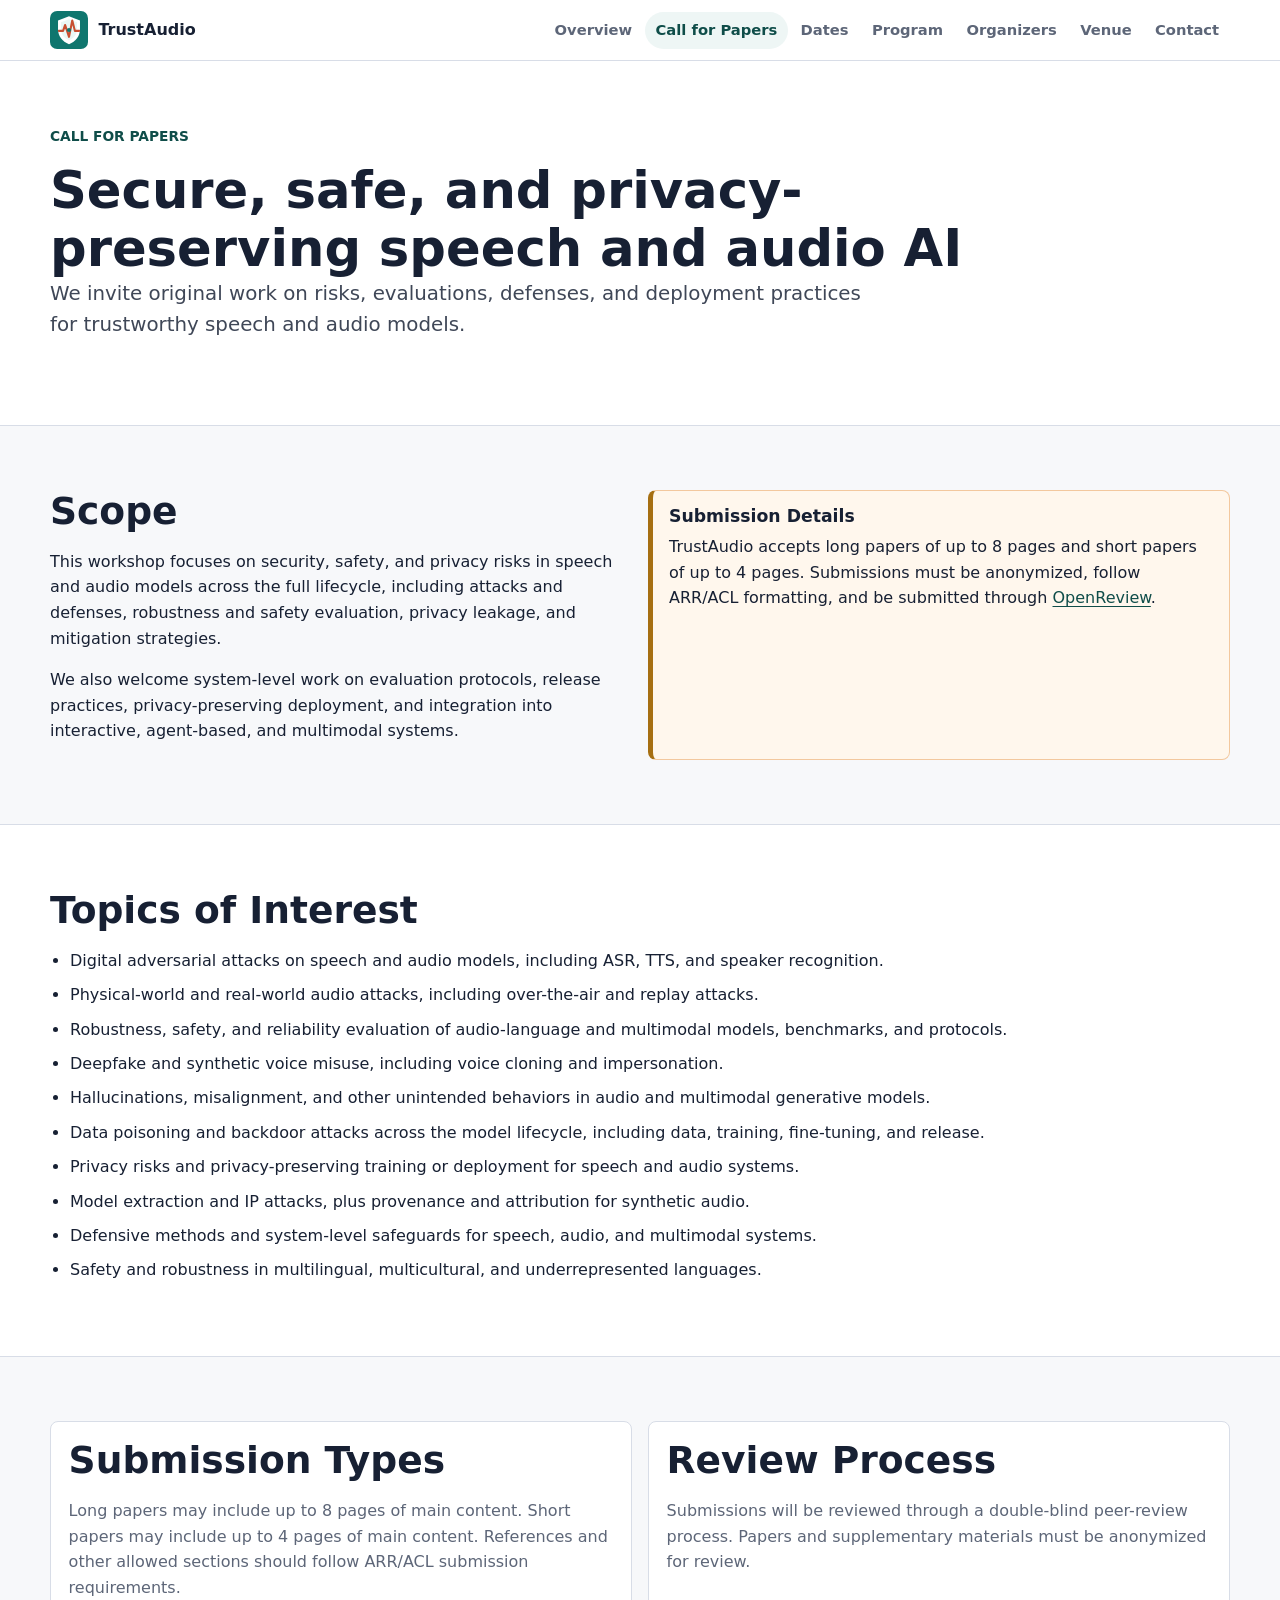
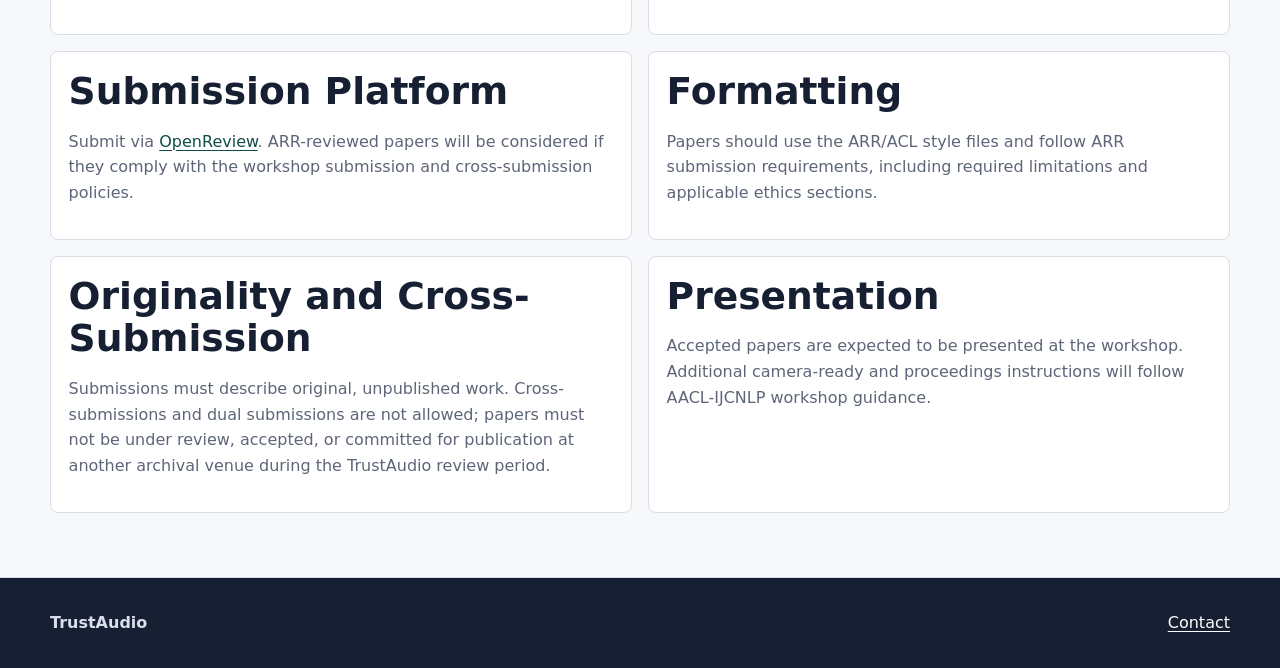
==== call-for-papers/index.html @ a5648a4f "Add files via upload" ====
<!DOCTYPE html>
<html lang="en">
  <head>
    <meta charset="utf-8">
    <meta name="viewport" content="width=device-width, initial-scale=1">
    <title>Call for Papers | TrustAudio</title>
    <meta name="description" content="Call for papers for the TrustAudio workshop.">
    <link rel="stylesheet" href="../assets/site.css">
    <link rel="icon" href="../assets/trustaudio-mark.svg" type="image/svg+xml">
  </head>
  <body>
    <header class="site-header">
      <nav class="nav" aria-label="Main navigation">
        <a class="brand" href="../"><img src="../assets/trustaudio-mark.svg" alt=""><span>TrustAudio</span></a>
        <div class="nav-links">
          <a href="../">Overview</a>
          <a class="active" href="../call-for-papers/">Call for Papers</a>
          <a href="../dates/">Dates</a>
          <a href="../program/">Program</a>
          <a href="../organizers/">Organizers</a>
          <a href="../venue/">Venue</a>
          <a href="../contact/">Contact</a>
        </div>
      </nav>
    </header>

    <main>
      <section class="section surface">
        <div class="wrap">
          <p class="eyebrow">Call for Papers</p>
          <h1>Secure, safe, and privacy-preserving speech and audio AI</h1>
          <p class="lead">
            We invite original work on risks, evaluations, defenses, and deployment
            practices for trustworthy speech and audio models.
          </p>
        </div>
      </section>

      <section class="section">
        <div class="wrap grid two">
          <div>
            <h2>Scope</h2>
            <p>
              This workshop focuses on security, safety, and privacy risks in speech
              and audio models across the full lifecycle, including attacks and
              defenses, robustness and safety evaluation, privacy leakage, and
              mitigation strategies.
            </p>
            <p>
              We also welcome system-level work on evaluation protocols, release
              practices, privacy-preserving deployment, and integration into
              interactive, agent-based, and multimodal systems.
            </p>
          </div>
          <div class="callout">
            <h3>Submission Details</h3>
            <p>
              TrustAudio accepts long papers of up to 8 pages and short papers of up
              to 4 pages. Submissions must be anonymized, follow ARR/ACL formatting,
              and be submitted through
              <a href="https://openreview.net/group?id=aclweb.org/AACL-IJCNLP/2026/Workshop/TrustAudio">OpenReview</a>.
            </p>
          </div>
        </div>
      </section>

      <section class="section surface">
        <div class="wrap">
          <h2>Topics of Interest</h2>
          <ul class="topic-list">
            <li>Digital adversarial attacks on speech and audio models, including ASR, TTS, and speaker recognition.</li>
            <li>Physical-world and real-world audio attacks, including over-the-air and replay attacks.</li>
            <li>Robustness, safety, and reliability evaluation of audio-language and multimodal models, benchmarks, and protocols.</li>
            <li>Deepfake and synthetic voice misuse, including voice cloning and impersonation.</li>
            <li>Hallucinations, misalignment, and other unintended behaviors in audio and multimodal generative models.</li>
            <li>Data poisoning and backdoor attacks across the model lifecycle, including data, training, fine-tuning, and release.</li>
            <li>Privacy risks and privacy-preserving training or deployment for speech and audio systems.</li>
            <li>Model extraction and IP attacks, plus provenance and attribution for synthetic audio.</li>
            <li>Defensive methods and system-level safeguards for speech, audio, and multimodal systems.</li>
            <li>Safety and robustness in multilingual, multicultural, and underrepresented languages.</li>
          </ul>
        </div>
      </section>

      <section class="section">
        <div class="wrap grid two">
          <article class="card">
            <h2>Submission Types</h2>
            <p class="muted">
              Long papers may include up to 8 pages of main content. Short papers may
              include up to 4 pages of main content. References and other allowed
              sections should follow ARR/ACL submission requirements.
            </p>
          </article>
          <article class="card">
            <h2>Review Process</h2>
            <p class="muted">
              Submissions will be reviewed through a double-blind peer-review process.
              Papers and supplementary materials must be anonymized for review.
            </p>
          </article>
          <article class="card">
            <h2>Submission Platform</h2>
            <p class="muted">
              Submit via
              <a href="https://openreview.net/group?id=aclweb.org/AACL-IJCNLP/2026/Workshop/TrustAudio">OpenReview</a>.
              ARR-reviewed papers will be considered if they comply with the workshop
              submission and cross-submission policies.
            </p>
          </article>
          <article class="card">
            <h2>Formatting</h2>
            <p class="muted">
              Papers should use the ARR/ACL style files and follow ARR submission
              requirements, including required limitations and applicable ethics
              sections.
            </p>
          </article>
          <article class="card">
            <h2>Originality and Cross-Submission</h2>
            <p class="muted">
              Submissions must describe original, unpublished work. Cross-submissions
              and dual submissions are not allowed; papers must not be under review,
              accepted, or committed for publication at another archival venue during
              the TrustAudio review period.
            </p>
          </article>
          <article class="card">
            <h2>Presentation</h2>
            <p class="muted">
              Accepted papers are expected to be presented at the workshop. Additional
              camera-ready and proceedings instructions will follow AACL-IJCNLP
              workshop guidance.
            </p>
          </article>
        </div>
      </section>
    </main>

    <footer class="site-footer">
      <div class="wrap footer-grid">
        <strong>TrustAudio</strong>
        <a href="../contact/">Contact</a>
      </div>
    </footer>
  </body>
</html>
---- assets/site.css ----
:root {
  --bg: #f7f8fa;
  --surface: #ffffff;
  --ink: #172033;
  --muted: #5d6678;
  --line: #d8dde7;
  --teal: #0f766e;
  --teal-dark: #0f4d49;
  --coral: #c84f31;
  --coral-hover: #b9472c;
  --gold: #a66f12;
  --blue: #315f9f;
  --shadow: 0 18px 45px rgba(23, 32, 51, 0.08);
  --radius: 8px;
  font-family:
    Inter, ui-sans-serif, system-ui, -apple-system, BlinkMacSystemFont, "Segoe UI",
    sans-serif;
}

* {
  box-sizing: border-box;
}

body {
  margin: 0;
  background: var(--bg);
  color: var(--ink);
  line-height: 1.6;
  overflow-x: hidden;
}

a {
  color: var(--teal-dark);
  text-decoration-thickness: 0.08em;
  text-underline-offset: 0.18em;
}

a:hover {
  color: var(--coral-hover);
}

.site-header {
  position: sticky;
  top: 0;
  z-index: 20;
  border-bottom: 1px solid var(--line);
  background: rgba(255, 255, 255, 0.94);
  backdrop-filter: blur(14px);
}

.nav {
  display: flex;
  align-items: center;
  justify-content: space-between;
  gap: 1rem;
  width: min(1180px, calc(100% - 32px));
  margin: 0 auto;
  padding: 0.7rem 0;
}

.brand {
  display: inline-flex;
  align-items: center;
  gap: 0.65rem;
  color: var(--ink);
  font-weight: 800;
  text-decoration: none;
  white-space: nowrap;
}

.brand img {
  width: 38px;
  height: 38px;
}

.nav-links {
  display: flex;
  align-items: center;
  justify-content: flex-end;
  gap: 0.1rem;
  flex-wrap: wrap;
  min-width: 0;
}

.nav-links a {
  border-radius: 999px;
  color: var(--muted);
  font-size: 0.92rem;
  font-weight: 650;
  padding: 0.42rem 0.68rem;
  text-decoration: none;
}

.nav-links a:hover,
.nav-links a.active {
  background: #eef6f5;
  color: var(--teal-dark);
}

.hero {
  position: relative;
  overflow: hidden;
  border-bottom: 1px solid var(--line);
  background:
    linear-gradient(90deg, rgba(15, 118, 110, 0.13), transparent 34%),
    linear-gradient(135deg, #ffffff 0%, #f4f7fb 55%, #fff7f3 100%);
}

.hero::after {
  position: absolute;
  right: -5vw;
  bottom: -120px;
  width: min(54vw, 640px);
  height: 330px;
  background:
    linear-gradient(90deg, transparent 0 4%, rgba(15, 118, 110, 0.16) 4% 5%, transparent 5% 9%),
    linear-gradient(0deg, transparent 0 48%, rgba(200, 79, 49, 0.32) 48% 52%, transparent 52%);
  background-size: 42px 100%, 100% 40px;
  content: "";
  opacity: 0.55;
  transform: rotate(-8deg);
}

.hero-inner {
  position: relative;
  z-index: 1;
  display: grid;
  grid-template-columns: minmax(0, 1.25fr) minmax(290px, 0.75fr);
  gap: 2.5rem;
  width: min(1180px, calc(100% - 32px));
  margin: 0 auto;
  padding: clamp(3rem, 8vw, 6.5rem) 0 2rem;
}

.eyebrow {
  color: var(--teal-dark);
  font-size: 0.86rem;
  font-weight: 800;
  margin: 0 0 0.85rem;
  text-transform: uppercase;
}

h1,
h2,
h3 {
  line-height: 1.14;
  margin: 0;
}

h1 {
  font-size: clamp(1.85rem, 4vw, 3.65rem);
  max-width: 980px;
  overflow-wrap: anywhere;
}

h2 {
  font-size: clamp(1.65rem, 3vw, 2.35rem);
  margin-bottom: 1rem;
}

h3 {
  font-size: 1.08rem;
  margin-bottom: 0.45rem;
}

.lead {
  color: #3f4757;
  font-size: clamp(1.05rem, 2vw, 1.24rem);
  max-width: 840px;
  overflow-wrap: anywhere;
}

.hero-actions {
  display: flex;
  flex-wrap: wrap;
  gap: 0.75rem;
  margin-top: 1.45rem;
}

.section-nav {
  display: flex;
  flex-wrap: wrap;
  gap: 0.5rem;
  margin-top: 1.4rem;
}

.section-nav a {
  background: #fff;
  border: 1px solid var(--line);
  border-radius: 999px;
  color: var(--ink);
  font-size: 0.92rem;
  font-weight: 750;
  padding: 0.45rem 0.75rem;
  text-decoration: none;
}

.section-nav a:hover {
  border-color: #bde0dd;
  color: var(--teal-dark);
}

.button {
  display: inline-flex;
  align-items: center;
  justify-content: center;
  border: 1px solid transparent;
  border-radius: 999px;
  font-weight: 800;
  min-height: 44px;
  padding: 0.72rem 1.1rem;
  text-decoration: none;
}

.button.primary {
  background: var(--teal);
  color: #fff;
}

.button.secondary {
  background: #fff;
  border-color: var(--line);
  color: var(--ink);
}

.fact-panel {
  align-self: end;
  background: rgba(255, 255, 255, 0.9);
  border: 1px solid var(--line);
  border-radius: var(--radius);
  box-shadow: var(--shadow);
  padding: 1.1rem;
  min-width: 0;
}

.fact-list {
  display: grid;
  gap: 0.75rem;
  margin: 0;
}

.fact-list div {
  display: grid;
  gap: 0.1rem;
}

.fact-list dt {
  color: var(--muted);
  font-size: 0.78rem;
  font-weight: 800;
  text-transform: uppercase;
}

.fact-list dd {
  margin: 0;
  font-weight: 750;
  overflow-wrap: anywhere;
}

.section {
  border-bottom: 1px solid var(--line);
  padding: clamp(2rem, 5vw, 4rem) 0;
}

.section.surface {
  background: var(--surface);
}

.wrap {
  width: min(1180px, calc(100% - 32px));
  margin: 0 auto;
}

.grid {
  display: grid;
  gap: 1rem;
}

.grid.two {
  grid-template-columns: repeat(2, minmax(0, 1fr));
}

.grid.three {
  grid-template-columns: repeat(3, minmax(0, 1fr));
}

.card {
  background: var(--surface);
  border: 1px solid var(--line);
  border-radius: var(--radius);
  padding: 1.1rem;
  min-width: 0;
  overflow-wrap: anywhere;
}

.card.strong {
  border-top: 4px solid var(--teal);
  box-shadow: var(--shadow);
}

.card p,
.section p {
  margin-top: 0;
}

.muted {
  color: var(--muted);
}

.tag-list {
  display: flex;
  flex-wrap: wrap;
  gap: 0.55rem;
  margin: 1rem 0 0;
  padding: 0;
}

.tag-list li {
  list-style: none;
  background: #eef6f5;
  border: 1px solid #c9e6e2;
  border-radius: 999px;
  color: var(--teal-dark);
  font-size: 0.9rem;
  font-weight: 700;
  padding: 0.34rem 0.65rem;
}

.topic-list,
.plain-list {
  margin: 0;
  padding-left: 1.25rem;
}

.topic-list li,
.plain-list li {
  margin: 0.55rem 0;
}

.date-table,
.schedule-table {
  border-collapse: collapse;
  width: 100%;
  background: var(--surface);
  border: 1px solid var(--line);
  border-radius: var(--radius);
  overflow: hidden;
}

.date-table th,
.date-table td,
.schedule-table th,
.schedule-table td {
  border-bottom: 1px solid var(--line);
  padding: 0.85rem;
  text-align: left;
  vertical-align: top;
}

.date-table tr:last-child td,
.schedule-table tr:last-child td {
  border-bottom: 0;
}

.date-table th,
.schedule-table th {
  background: #f0f3f8;
  color: #303a4d;
  font-size: 0.82rem;
  text-transform: uppercase;
}

.person-card {
  display: grid;
  gap: 0.45rem;
}

.person-card .name {
  font-size: 1.05rem;
  font-weight: 850;
}

.person-card .affiliation {
  color: var(--muted);
  font-weight: 650;
}

.callout {
  background: #fff7ed;
  border: 1px solid #f3c89e;
  border-left: 5px solid var(--gold);
  border-radius: var(--radius);
  padding: 1rem;
}

.notice {
  background: #edf7f6;
  border: 1px solid #bde0dd;
  border-left: 5px solid var(--teal);
  border-radius: var(--radius);
  padding: 1rem;
}

.site-footer {
  background: #172033;
  color: #d9deea;
  padding: 2rem 0;
}

.site-footer a {
  color: #ffffff;
}

.site-footer .muted {
  color: #c7cfde;
}

.footer-grid {
  display: grid;
  grid-template-columns: 1fr auto;
  gap: 1rem;
  align-items: center;
}

@media (max-width: 840px) {
  .nav {
    align-items: flex-start;
    flex-direction: column;
  }

  .nav-links {
    justify-content: flex-start;
    width: 100%;
  }

  .hero-inner,
  .grid.two,
  .grid.three,
  .footer-grid {
    grid-template-columns: 1fr;
  }

  .fact-panel {
    align-self: start;
  }
}

@media (max-width: 540px) {
  .nav {
    width: min(100% - 20px, 1180px);
  }

  .nav-links a {
    padding: 0.38rem 0.52rem;
  }

  .hero::after {
    display: none;
  }

  h1 {
    font-size: 1.85rem;
    line-height: 1.2;
  }

  .wrap,
  .hero-inner {
    width: min(100% - 20px, 1180px);
  }

  .date-table,
  .schedule-table,
  .date-table tbody,
  .schedule-table tbody,
  .date-table tr,
  .schedule-table tr,
  .date-table td,
  .schedule-table td {
    display: block;
    width: 100%;
  }

  .date-table,
  .schedule-table {
    overflow: hidden;
  }

  .date-table thead,
  .schedule-table thead {
    position: absolute;
    width: 1px;
    height: 1px;
    padding: 0;
    margin: -1px;
    overflow: hidden;
    clip: rect(0, 0, 0, 0);
    border: 0;
    white-space: nowrap;
  }

  .date-table tr,
  .schedule-table tr {
    border-bottom: 1px solid var(--line);
    padding: 0.75rem 0.85rem;
  }

  .date-table tr:last-child,
  .schedule-table tr:last-child {
    border-bottom: 0;
  }

  .date-table td,
  .schedule-table td {
    border-bottom: 0;
    padding: 0.2rem 0;
  }

  .date-table td::before,
  .schedule-table td::before {
    color: var(--muted);
    display: block;
    font-size: 0.72rem;
    font-weight: 800;
    text-transform: uppercase;
  }

  .date-table td:nth-child(1)::before {
    content: "Milestone";
  }

  .date-table td:nth-child(2)::before {
    content: "Date";
  }

  .schedule-table td:nth-child(1)::before {
    content: "Time";
  }

  .schedule-table td:nth-child(2)::before {
    content: "Session";
  }

  .schedule-table td:nth-child(3)::before {
    content: "Details";
  }
}
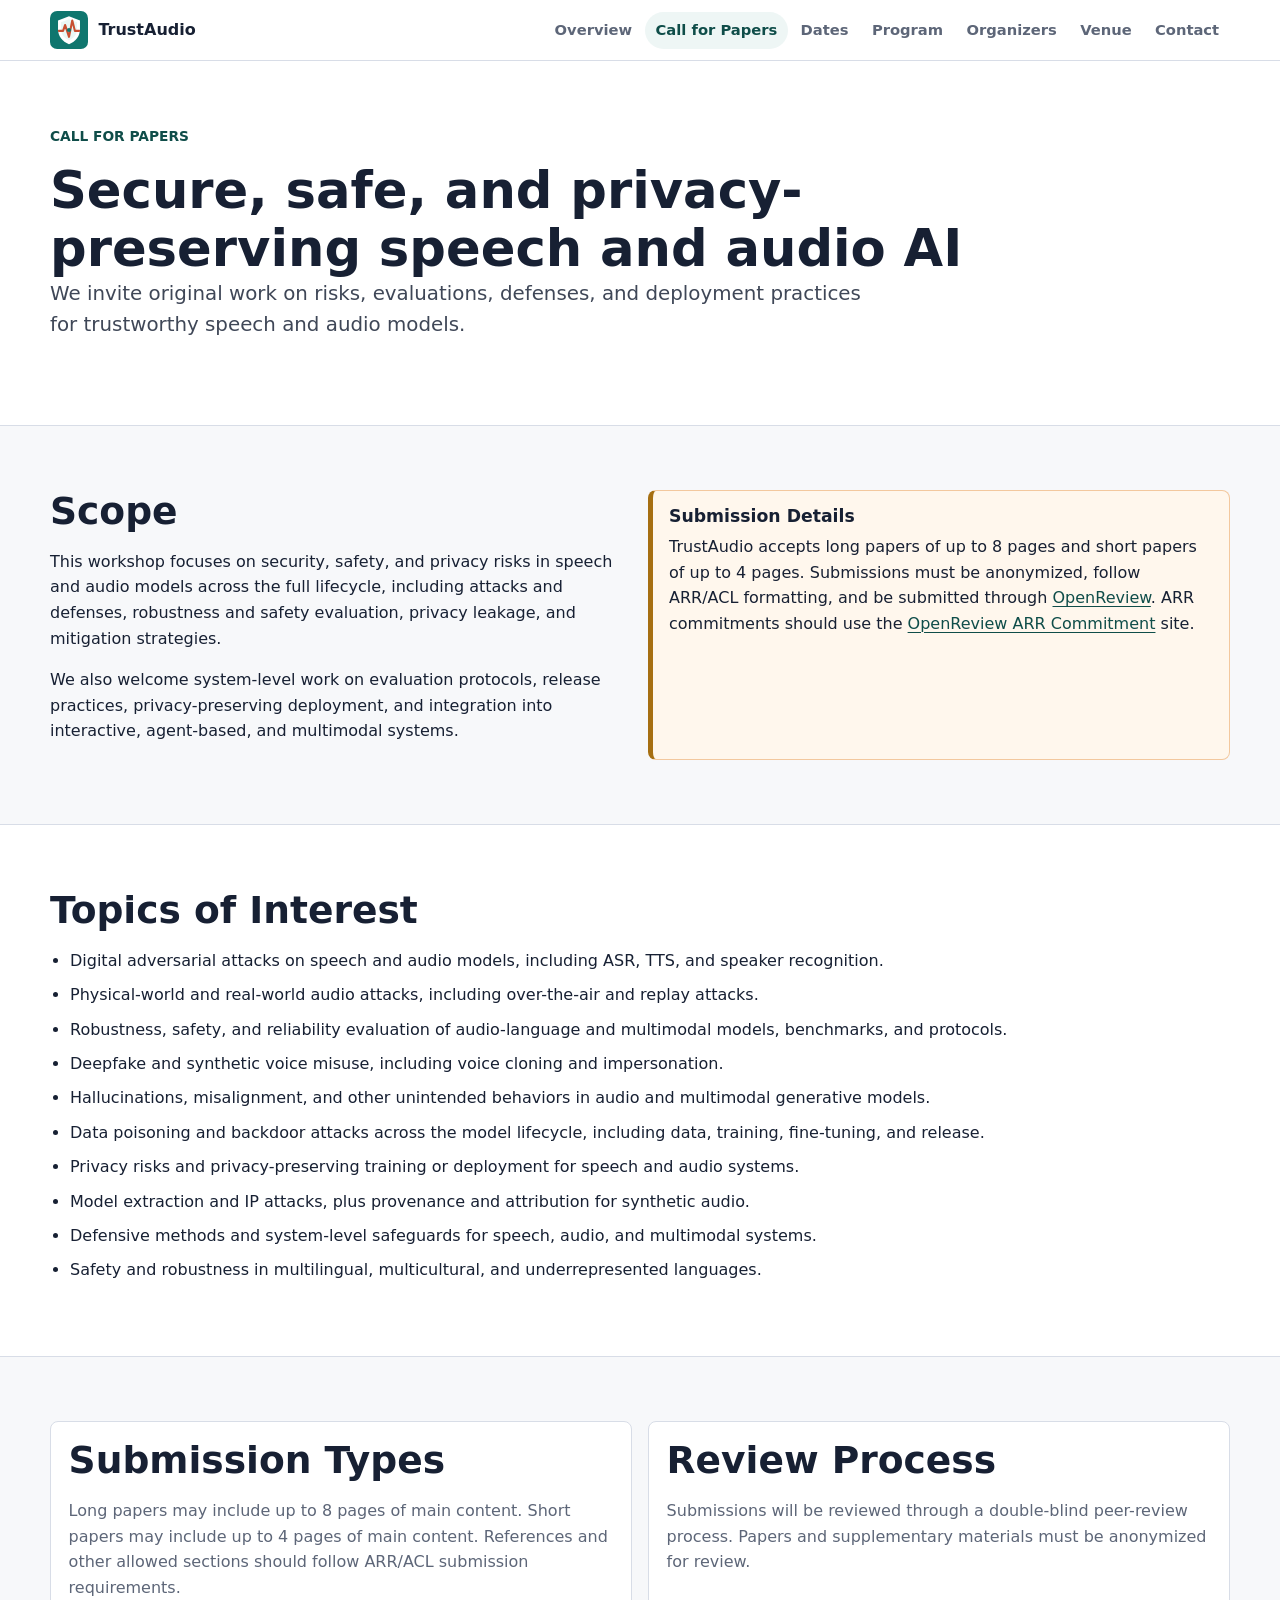
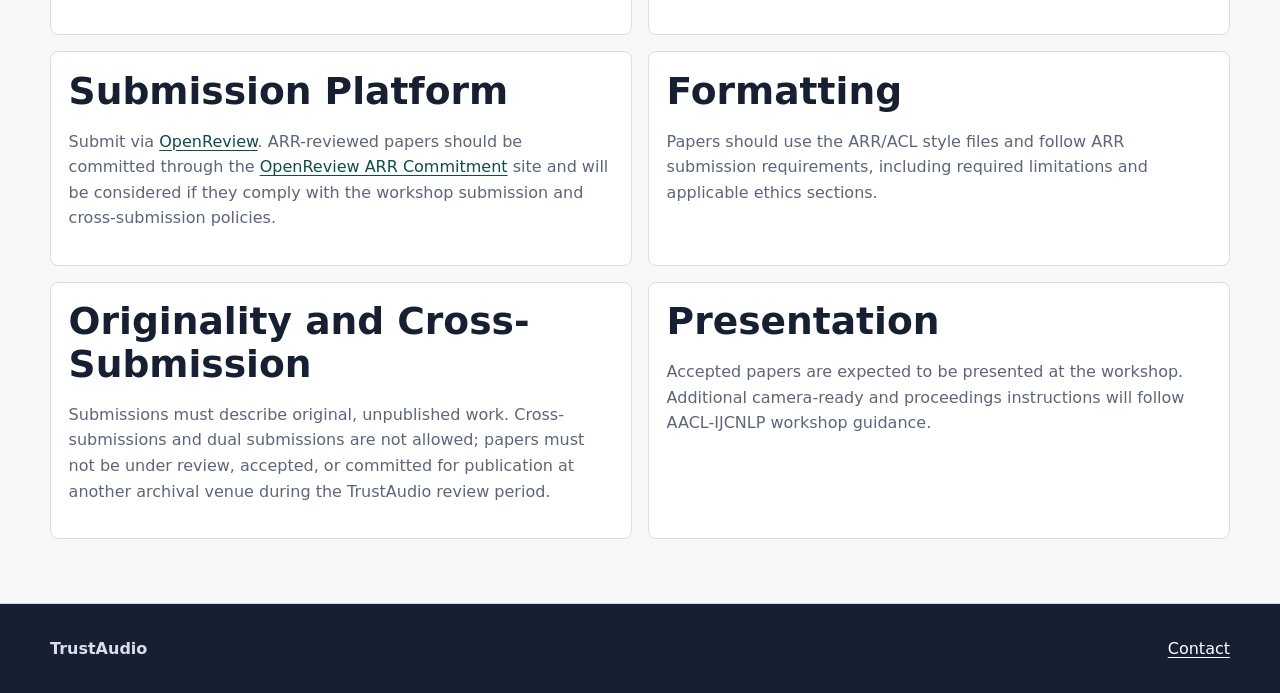
==== commit e1c321d5: "Add files via upload" ====
--- a/call-for-papers/index.html
+++ b/call-for-papers/index.html
@@ -59,6 +59,9 @@
               to 4 pages. Submissions must be anonymized, follow ARR/ACL formatting,
               and be submitted through
               <a href="https://openreview.net/group?id=aclweb.org/AACL-IJCNLP/2026/Workshop/TrustAudio">OpenReview</a>.
+              ARR commitments should use the
+              <a href="https://openreview.net/group?id=aclweb.org/AACL-IJCNLP/2026/Workshop/TrustAudio_ARR_Commitment">OpenReview ARR Commitment</a>
+              site.
             </p>
           </div>
         </div>
@@ -104,8 +107,10 @@
             <p class="muted">
               Submit via
               <a href="https://openreview.net/group?id=aclweb.org/AACL-IJCNLP/2026/Workshop/TrustAudio">OpenReview</a>.
-              ARR-reviewed papers will be considered if they comply with the workshop
-              submission and cross-submission policies.
+              ARR-reviewed papers should be committed through the
+              <a href="https://openreview.net/group?id=aclweb.org/AACL-IJCNLP/2026/Workshop/TrustAudio_ARR_Commitment">OpenReview ARR Commitment</a>
+              site and will be considered if they comply with the workshop submission
+              and cross-submission policies.
             </p>
           </article>
           <article class="card">
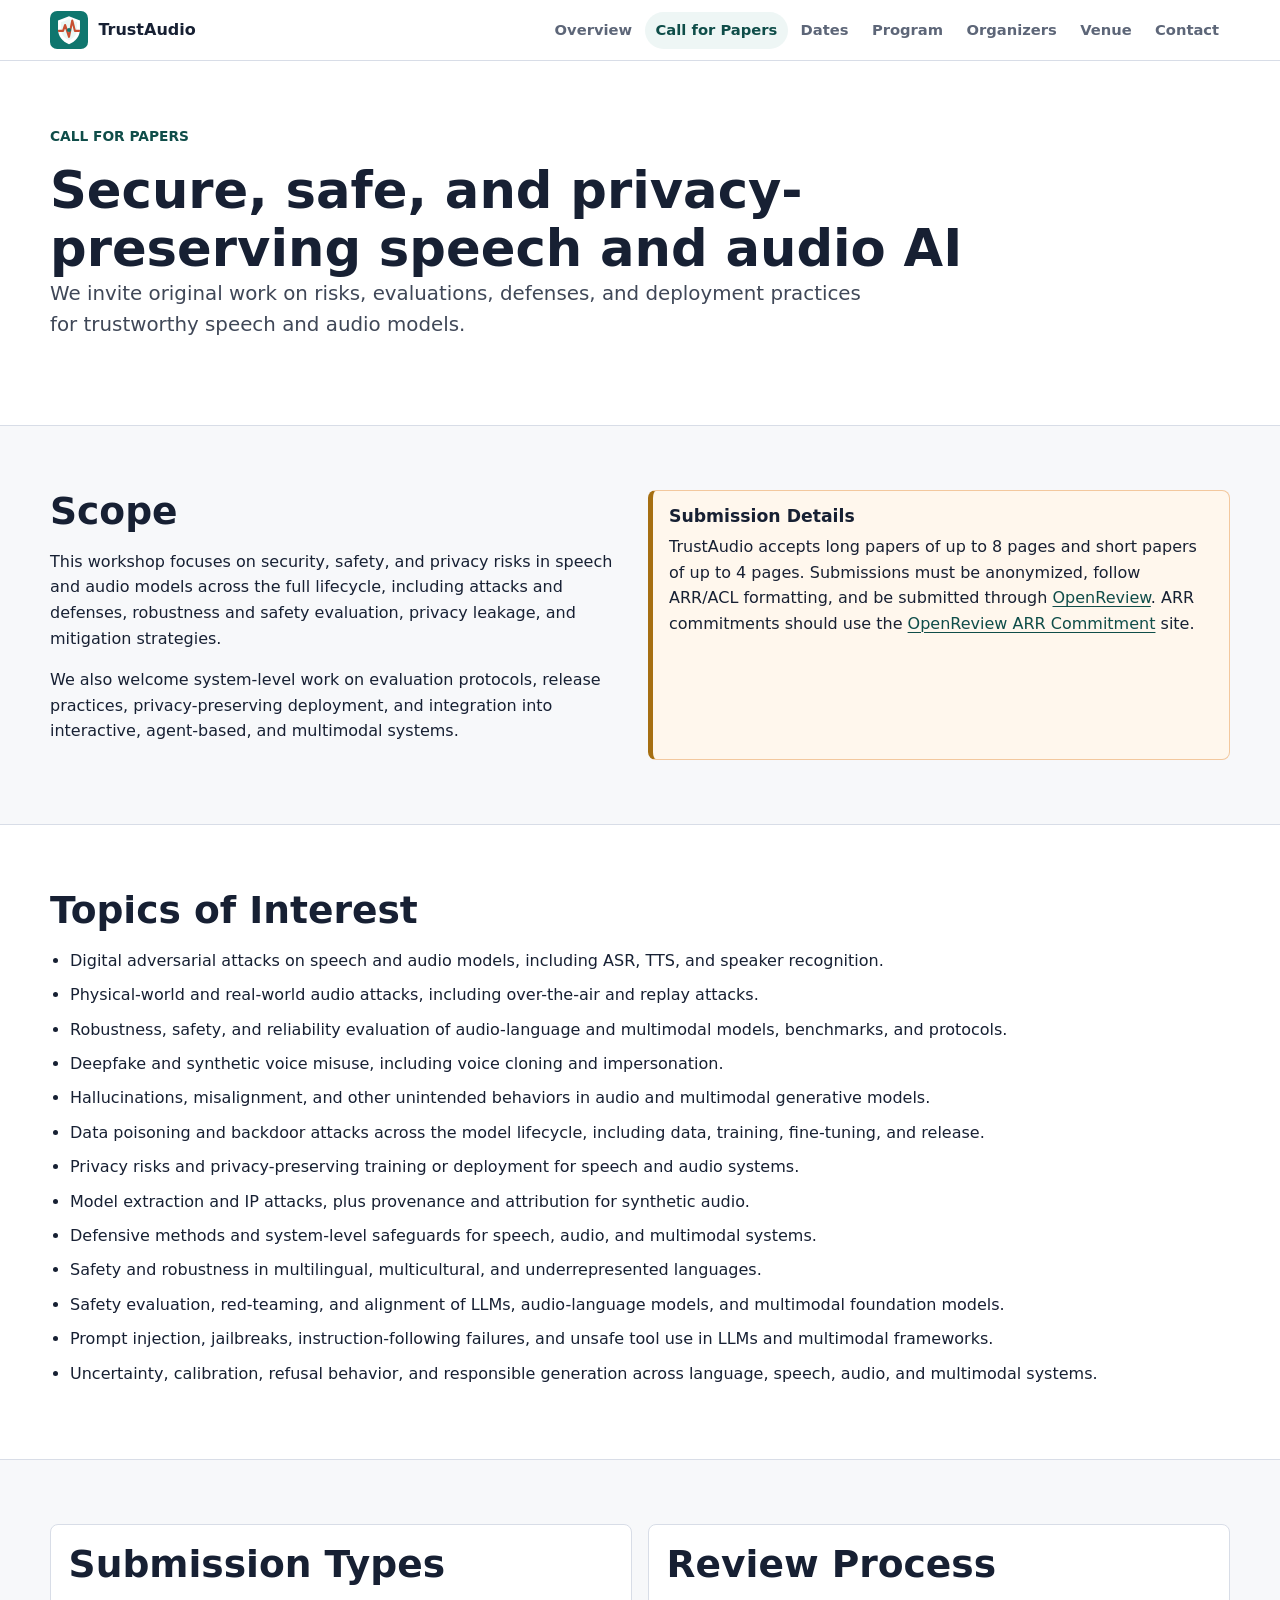
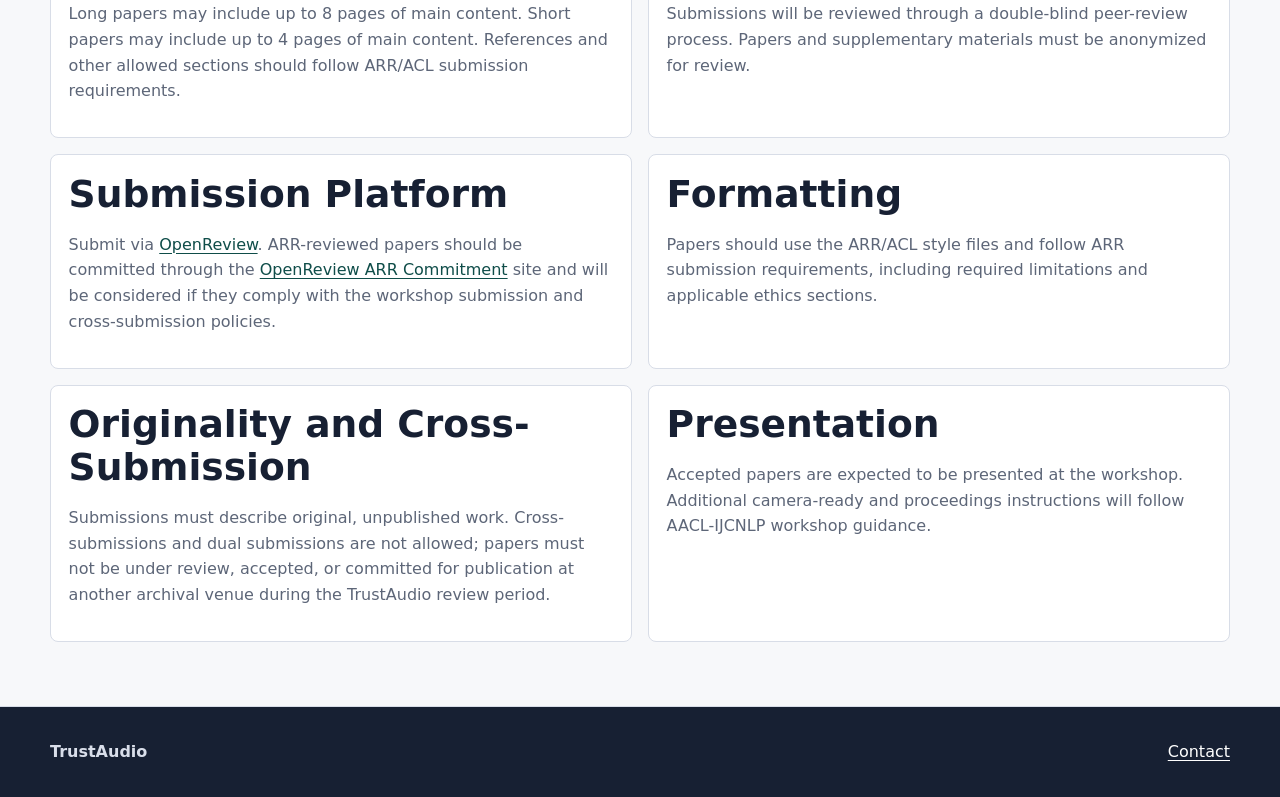
==== commit a7dd7b5c: "Update index.html" ====
--- a/call-for-papers/index.html
+++ b/call-for-papers/index.html
@@ -81,6 +81,9 @@
             <li>Model extraction and IP attacks, plus provenance and attribution for synthetic audio.</li>
             <li>Defensive methods and system-level safeguards for speech, audio, and multimodal systems.</li>
             <li>Safety and robustness in multilingual, multicultural, and underrepresented languages.</li>
+            <li>Safety evaluation, red-teaming, and alignment of LLMs, audio-language models, and multimodal foundation models.</li>
+            <li>Prompt injection, jailbreaks, instruction-following failures, and unsafe tool use in LLMs and multimodal frameworks.</li>
+            <li>Uncertainty, calibration, refusal behavior, and responsible generation across language, speech, audio, and multimodal systems.</li>
           </ul>
         </div>
       </section>
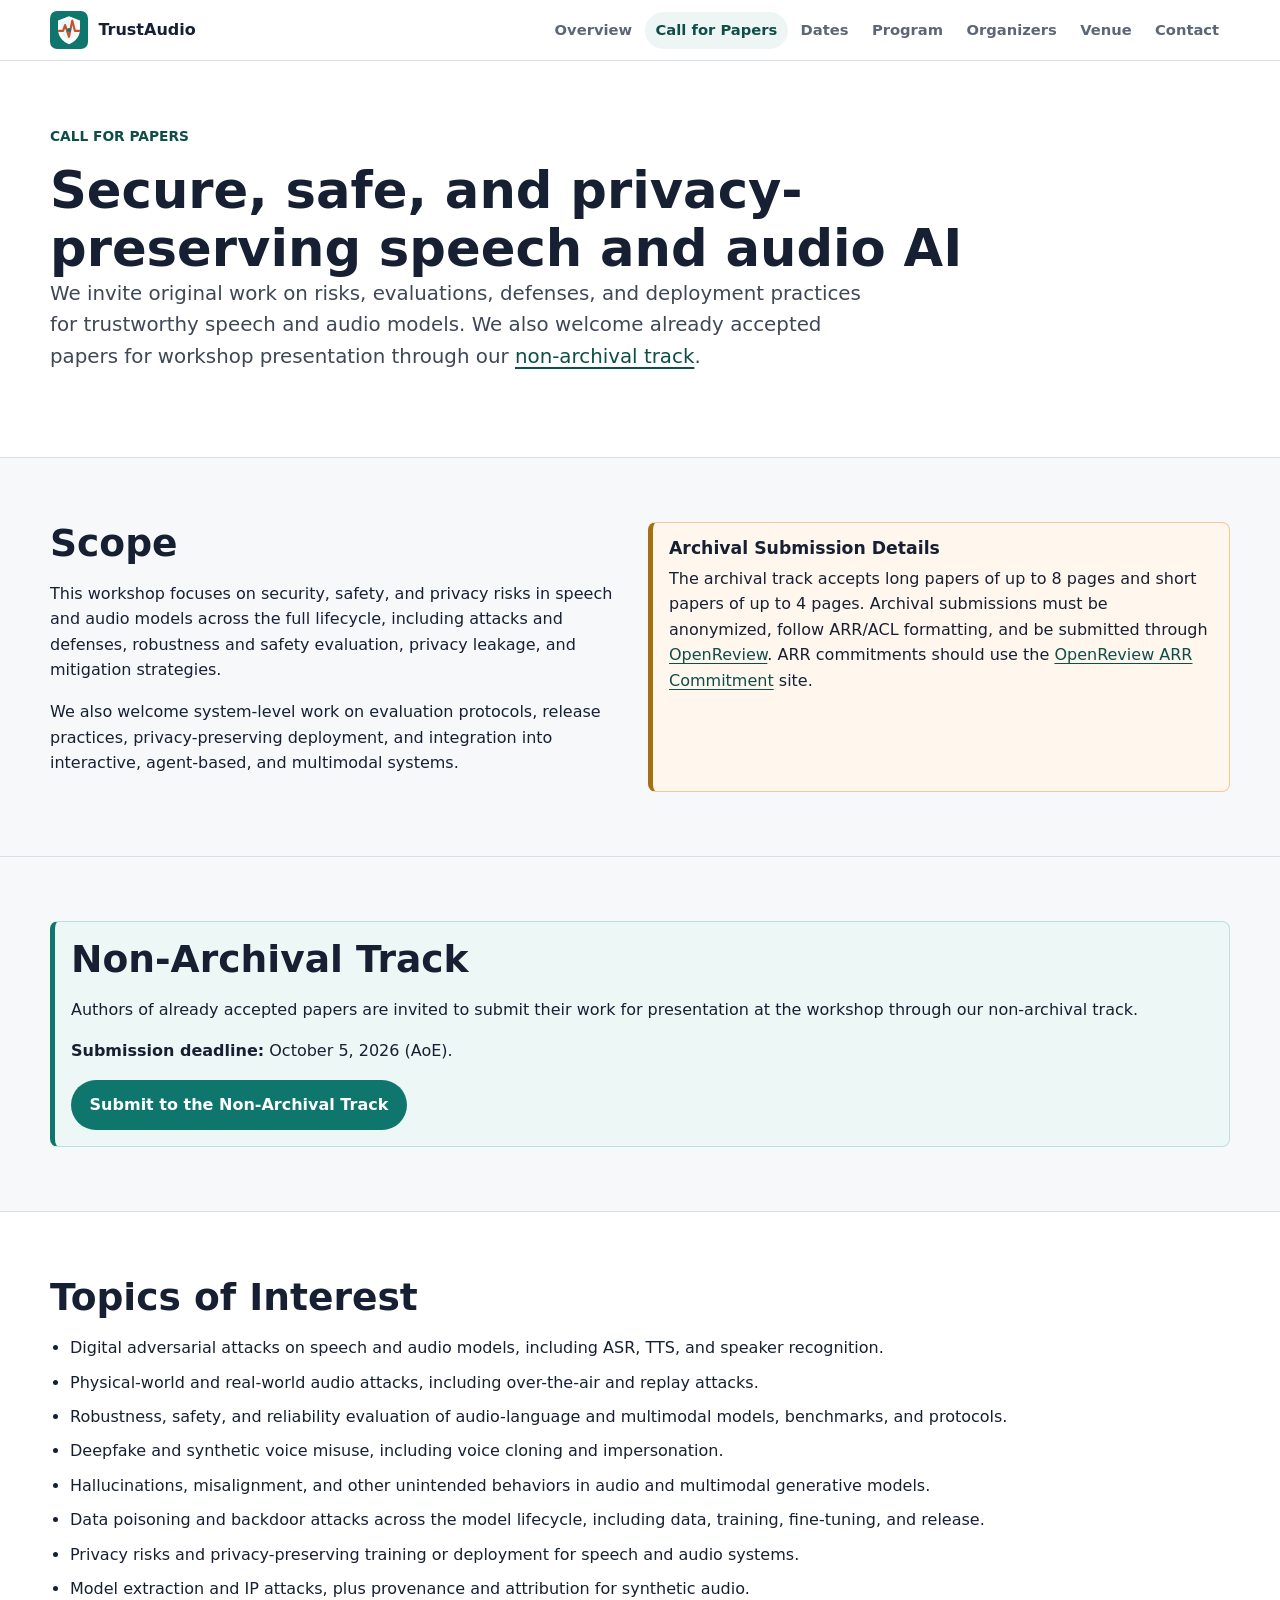
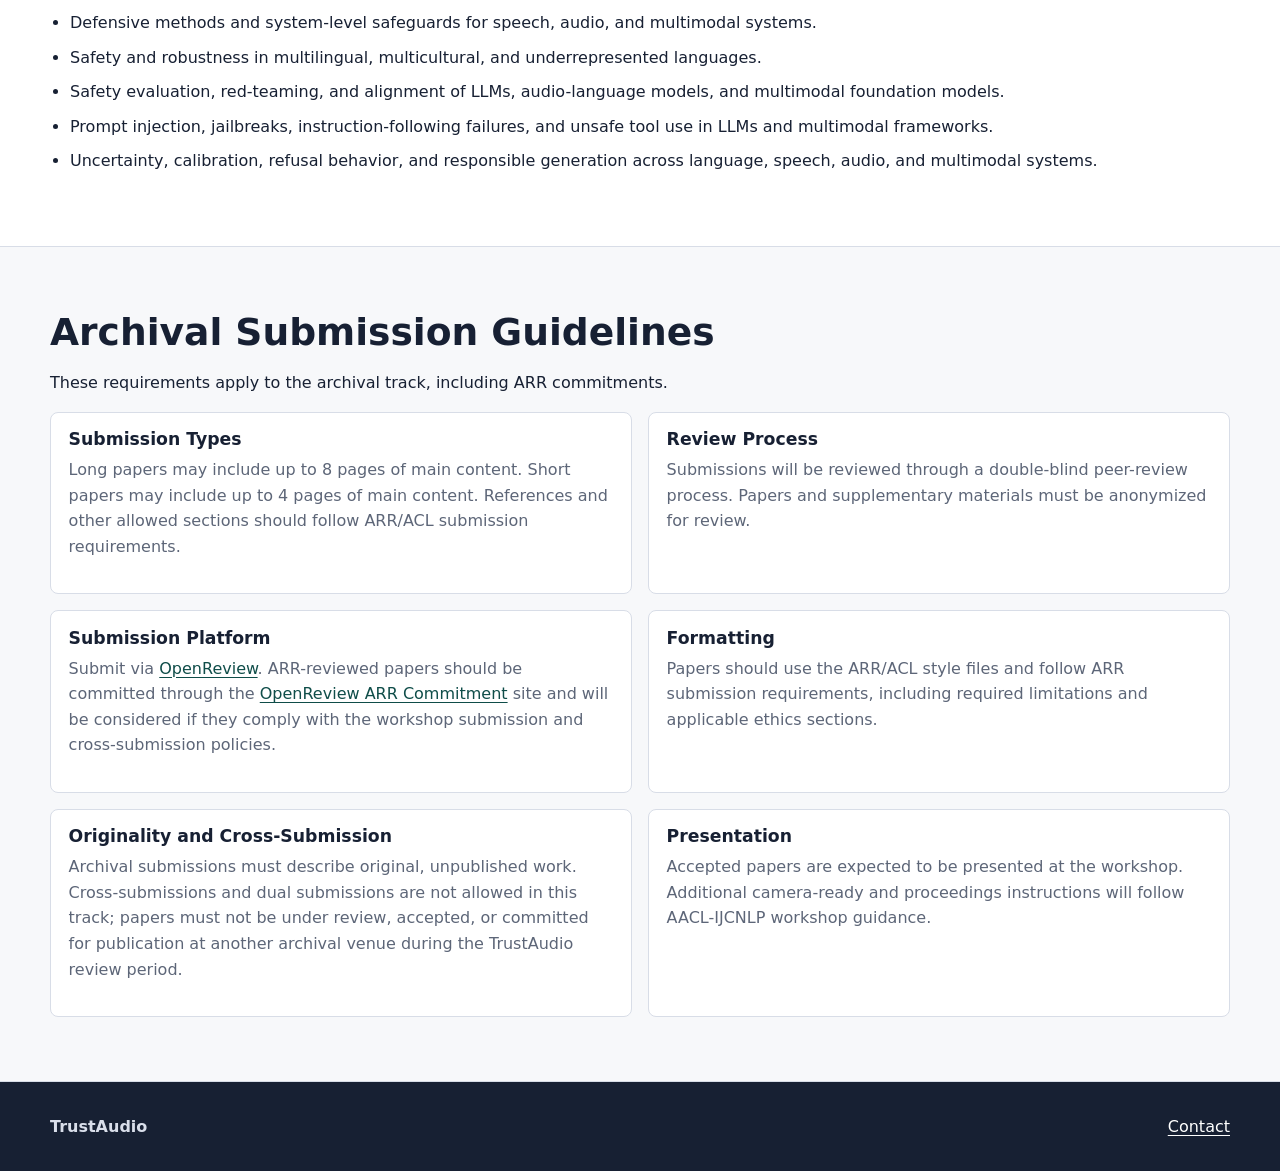
==== commit 19acd95b: "Add non-archival submission track and October 5 deadline" ====
--- a/call-for-papers/index.html
+++ b/call-for-papers/index.html
@@ -31,7 +31,9 @@
           <h1>Secure, safe, and privacy-preserving speech and audio AI</h1>
           <p class="lead">
             We invite original work on risks, evaluations, defenses, and deployment
-            practices for trustworthy speech and audio models.
+            practices for trustworthy speech and audio models. We also welcome
+            already accepted papers for workshop presentation through our
+            <a href="#non-archival">non-archival track</a>.
           </p>
         </div>
       </section>
@@ -53,17 +55,29 @@
             </p>
           </div>
           <div class="callout">
-            <h3>Submission Details</h3>
+            <h3>Archival Submission Details</h3>
             <p>
-              TrustAudio accepts long papers of up to 8 pages and short papers of up
-              to 4 pages. Submissions must be anonymized, follow ARR/ACL formatting,
-              and be submitted through
+              The archival track accepts long papers of up to 8 pages and short
+              papers of up to 4 pages. Archival submissions must be anonymized,
+              follow ARR/ACL formatting, and be submitted through
               <a href="https://openreview.net/group?id=aclweb.org/AACL-IJCNLP/2026/Workshop/TrustAudio">OpenReview</a>.
               ARR commitments should use the
               <a href="https://openreview.net/group?id=aclweb.org/AACL-IJCNLP/2026/Workshop/TrustAudio_ARR_Commitment">OpenReview ARR Commitment</a>
               site.
             </p>
           </div>
+        </div>
+      </section>
+
+      <section class="section" id="non-archival">
+        <div class="wrap notice">
+          <h2>Non-Archival Track</h2>
+          <p>
+            Authors of already accepted papers are invited to submit their work
+            for presentation at the workshop through our non-archival track.
+          </p>
+          <p><strong>Submission deadline:</strong> October 5, 2026 (AoE).</p>
+          <a class="button primary" href="https://openreview.net/group?id=aclweb.org/AACL-IJCNLP/2026/Workshop/TrustAudio_Non-archival">Submit to the Non-Archival Track</a>
         </div>
       </section>
 
@@ -89,9 +103,13 @@
       </section>
 
       <section class="section">
+        <div class="wrap">
+          <h2>Archival Submission Guidelines</h2>
+          <p>These requirements apply to the archival track, including ARR commitments.</p>
+        </div>
         <div class="wrap grid two">
           <article class="card">
-            <h2>Submission Types</h2>
+            <h3>Submission Types</h3>
             <p class="muted">
               Long papers may include up to 8 pages of main content. Short papers may
               include up to 4 pages of main content. References and other allowed
@@ -99,14 +117,14 @@
             </p>
           </article>
           <article class="card">
-            <h2>Review Process</h2>
+            <h3>Review Process</h3>
             <p class="muted">
               Submissions will be reviewed through a double-blind peer-review process.
               Papers and supplementary materials must be anonymized for review.
             </p>
           </article>
           <article class="card">
-            <h2>Submission Platform</h2>
+            <h3>Submission Platform</h3>
             <p class="muted">
               Submit via
               <a href="https://openreview.net/group?id=aclweb.org/AACL-IJCNLP/2026/Workshop/TrustAudio">OpenReview</a>.
@@ -117,7 +135,7 @@
             </p>
           </article>
           <article class="card">
-            <h2>Formatting</h2>
+            <h3>Formatting</h3>
             <p class="muted">
               Papers should use the ARR/ACL style files and follow ARR submission
               requirements, including required limitations and applicable ethics
@@ -125,16 +143,16 @@
             </p>
           </article>
           <article class="card">
-            <h2>Originality and Cross-Submission</h2>
+            <h3>Originality and Cross-Submission</h3>
             <p class="muted">
-              Submissions must describe original, unpublished work. Cross-submissions
-              and dual submissions are not allowed; papers must not be under review,
-              accepted, or committed for publication at another archival venue during
-              the TrustAudio review period.
+              Archival submissions must describe original, unpublished work.
+              Cross-submissions and dual submissions are not allowed in this track;
+              papers must not be under review, accepted, or committed for publication
+              at another archival venue during the TrustAudio review period.
             </p>
           </article>
           <article class="card">
-            <h2>Presentation</h2>
+            <h3>Presentation</h3>
             <p class="muted">
               Accepted papers are expected to be presented at the workshop. Additional
               camera-ready and proceedings instructions will follow AACL-IJCNLP
--- a/assets/site.css
+++ b/assets/site.css
@@ -21,6 +21,10 @@
   box-sizing: border-box;
 }
 
+html {
+  scroll-padding-top: 7rem;
+}
+
 body {
   margin: 0;
   background: var(--bg);
@@ -101,24 +105,20 @@
   position: relative;
   overflow: hidden;
   border-bottom: 1px solid var(--line);
-  background:
-    linear-gradient(90deg, rgba(15, 118, 110, 0.13), transparent 34%),
-    linear-gradient(135deg, #ffffff 0%, #f4f7fb 55%, #fff7f3 100%);
-}
-
-.hero::after {
+  background: #eef5fb url("background.png") center / cover no-repeat;
+}
+
+.hero::before {
   position: absolute;
-  right: -5vw;
-  bottom: -120px;
-  width: min(54vw, 640px);
-  height: 330px;
-  background:
-    linear-gradient(90deg, transparent 0 4%, rgba(15, 118, 110, 0.16) 4% 5%, transparent 5% 9%),
-    linear-gradient(0deg, transparent 0 48%, rgba(200, 79, 49, 0.32) 48% 52%, transparent 52%);
-  background-size: 42px 100%, 100% 40px;
+  inset: 0;
+  background: linear-gradient(
+    90deg,
+    rgba(255, 255, 255, 0.96) 0%,
+    rgba(255, 255, 255, 0.91) 48%,
+    rgba(255, 255, 255, 0.73) 72%,
+    rgba(255, 255, 255, 0.48) 100%
+  );
   content: "";
-  opacity: 0.55;
-  transform: rotate(-8deg);
 }
 
 .hero-inner {
@@ -423,6 +423,10 @@
 }
 
 @media (max-width: 840px) {
+  html {
+    scroll-padding-top: 13rem;
+  }
+
   .nav {
     align-items: flex-start;
     flex-direction: column;
@@ -443,6 +447,19 @@
   .fact-panel {
     align-self: start;
   }
+
+  .hero {
+    background-position: 52% center;
+  }
+
+  .hero::before {
+    background: linear-gradient(
+      180deg,
+      rgba(255, 255, 255, 0.95) 0%,
+      rgba(255, 255, 255, 0.9) 62%,
+      rgba(255, 255, 255, 0.78) 100%
+    );
+  }
 }
 
 @media (max-width: 540px) {
@@ -452,10 +469,6 @@
 
   .nav-links a {
     padding: 0.38rem 0.52rem;
-  }
-
-  .hero::after {
-    display: none;
   }
 
   h1 {
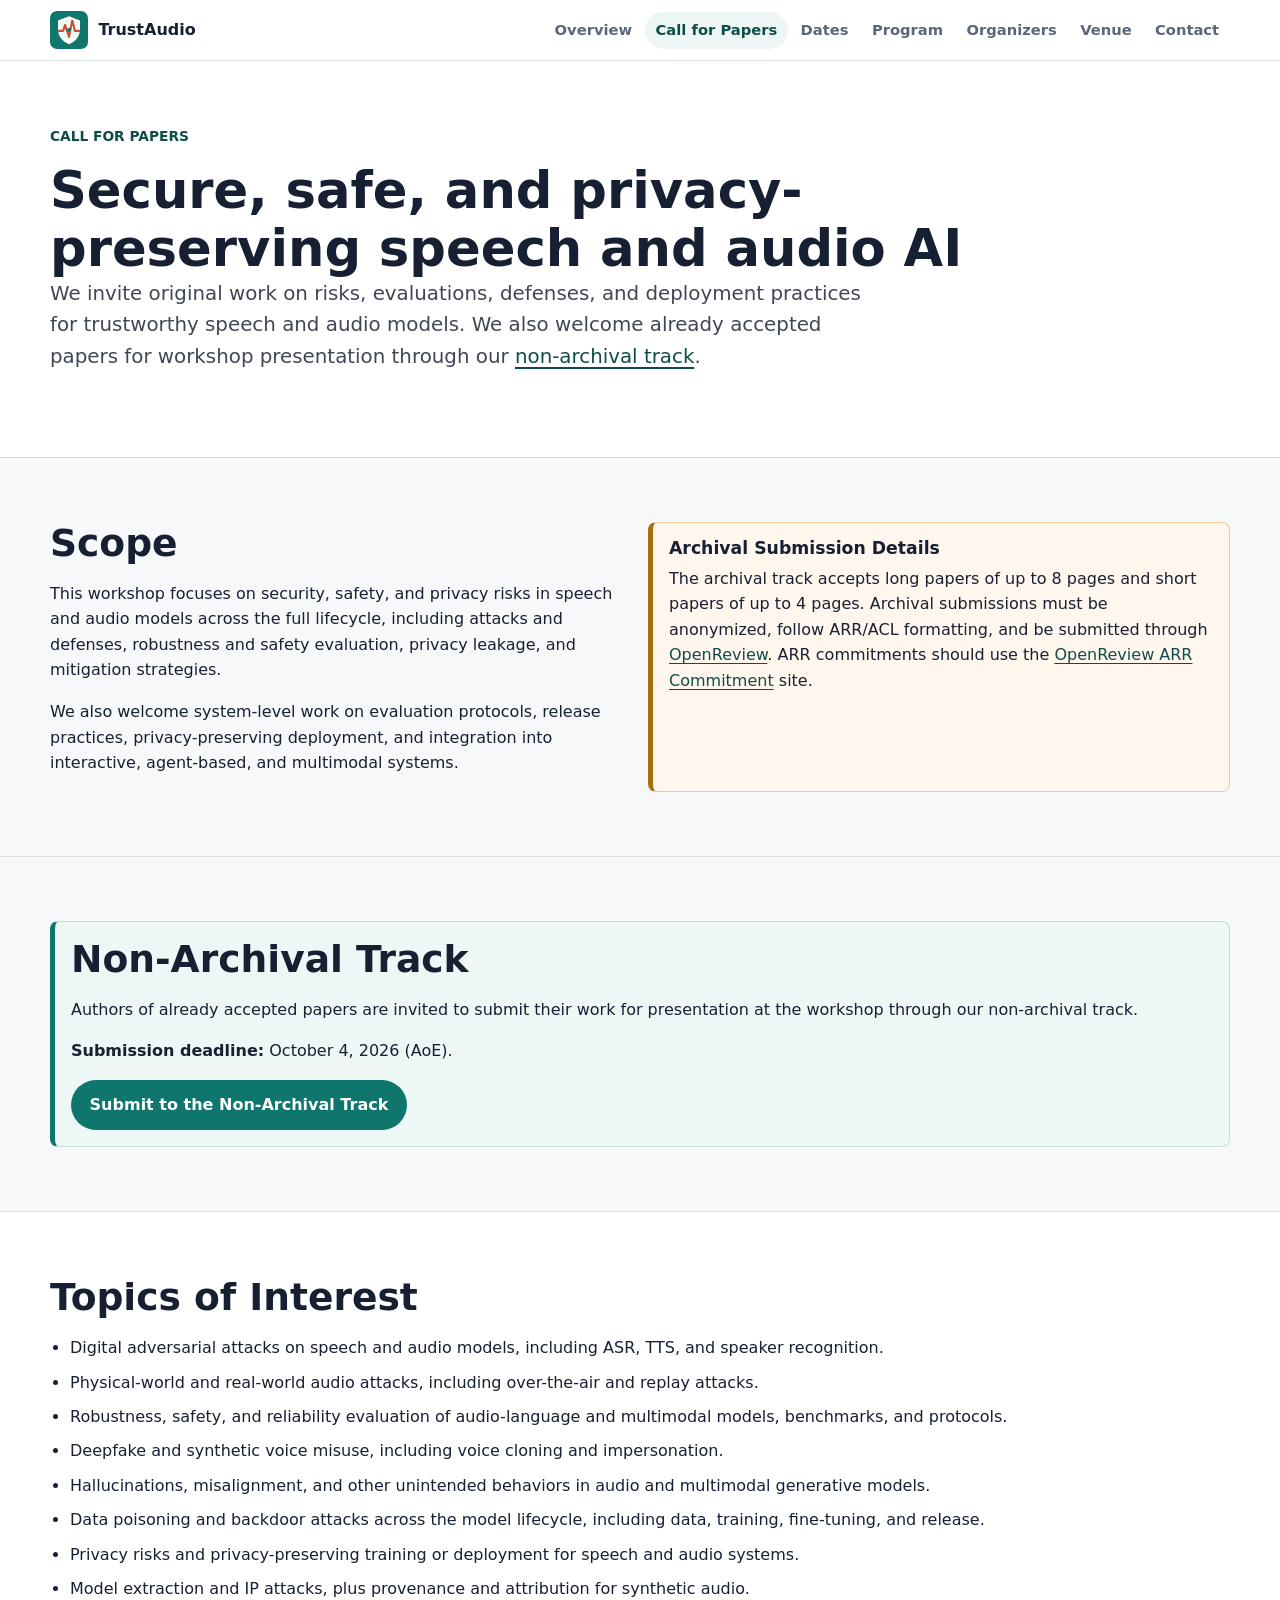
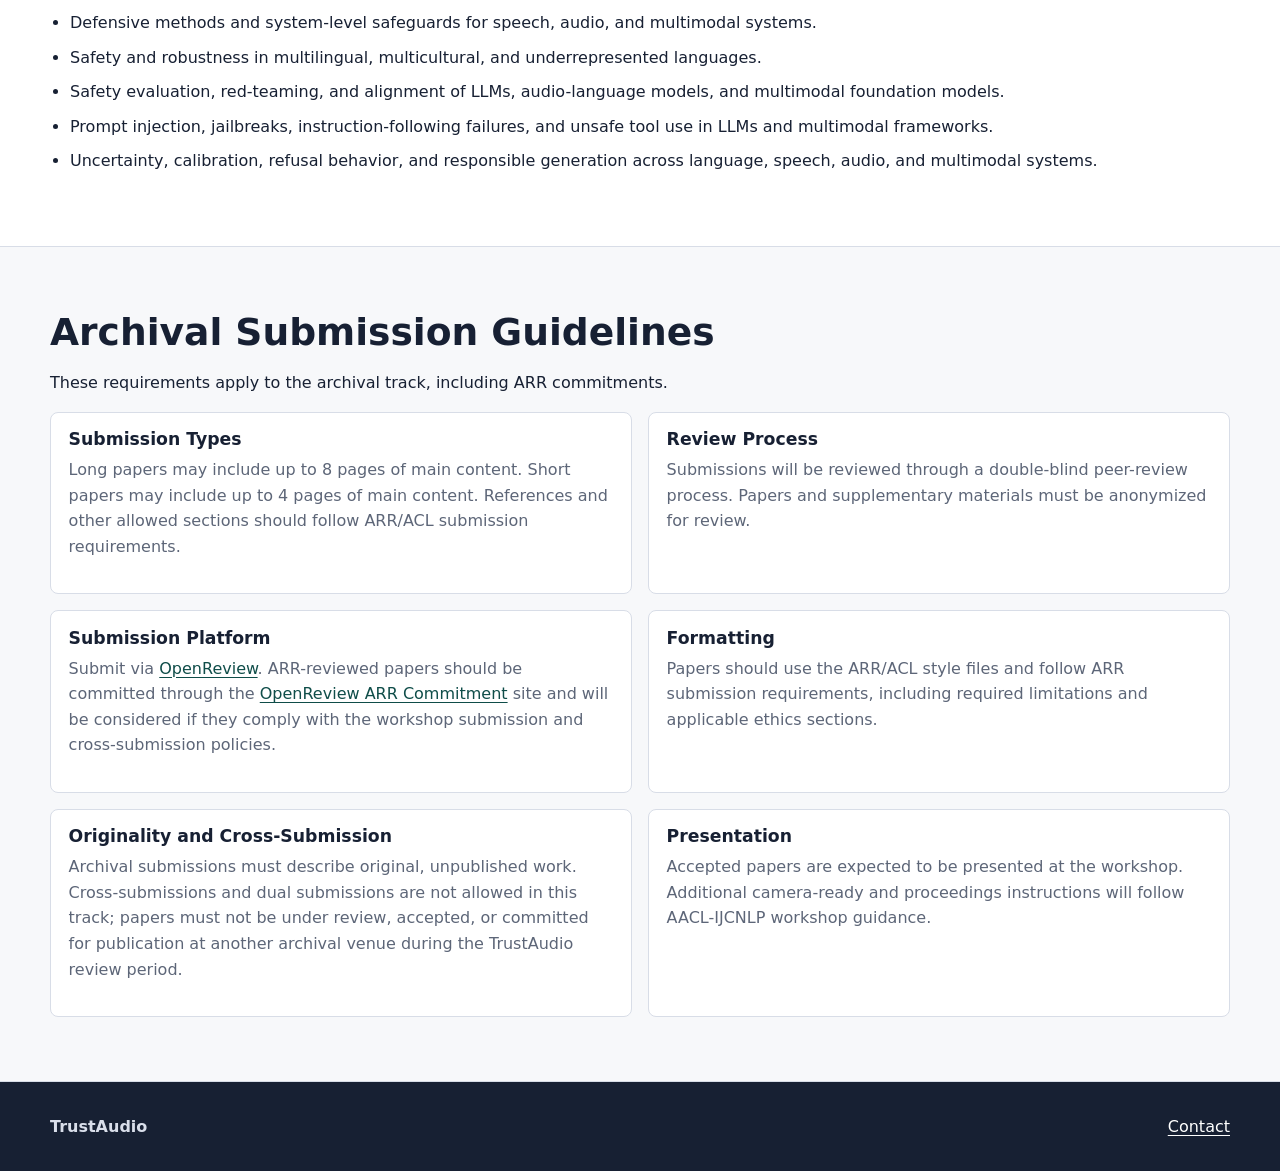
==== commit 70fd568f: "Update non-archival, notification, and camera-ready dates" ====
--- a/call-for-papers/index.html
+++ b/call-for-papers/index.html
@@ -76,7 +76,7 @@
             Authors of already accepted papers are invited to submit their work
             for presentation at the workshop through our non-archival track.
           </p>
-          <p><strong>Submission deadline:</strong> October 5, 2026 (AoE).</p>
+          <p><strong>Submission deadline:</strong> October 4, 2026 (AoE).</p>
           <a class="button primary" href="https://openreview.net/group?id=aclweb.org/AACL-IJCNLP/2026/Workshop/TrustAudio_Non-archival">Submit to the Non-Archival Track</a>
         </div>
       </section>
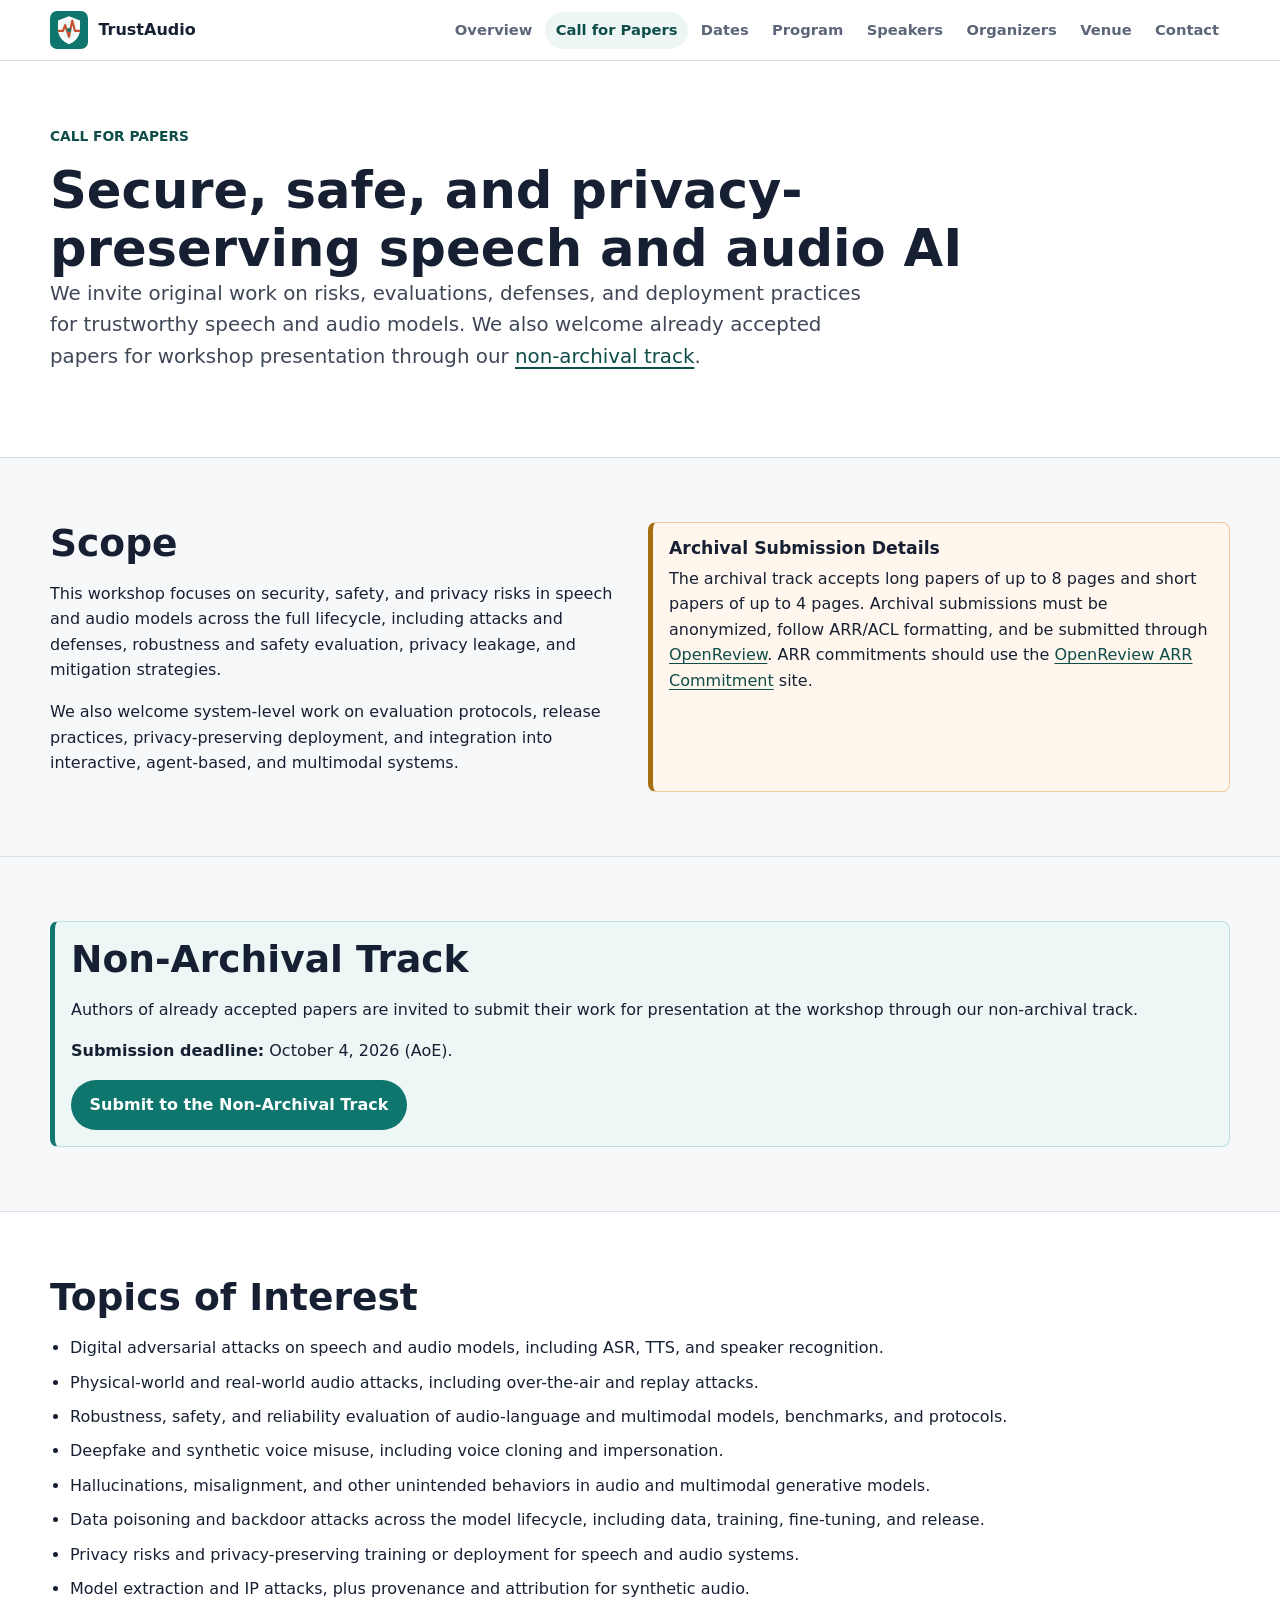
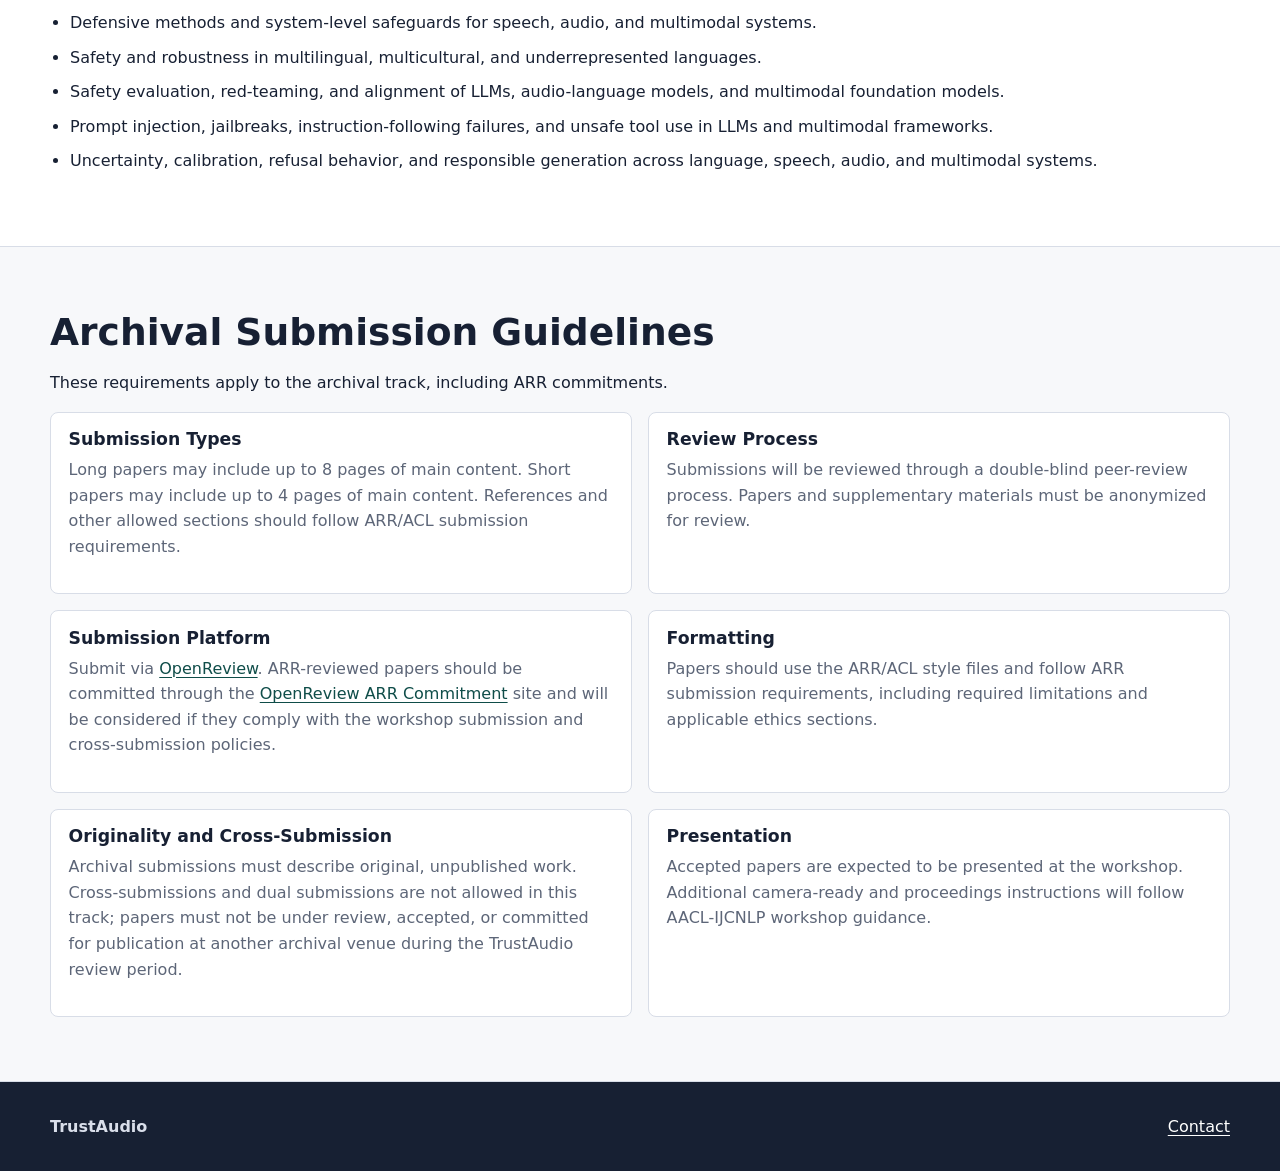
==== commit 5f355989: "Move invited speakers to a dedicated page Move all three speaker entries intact to /speakers/ and ad" ====
--- a/call-for-papers/index.html
+++ b/call-for-papers/index.html
@@ -17,6 +17,7 @@
           <a class="active" href="../call-for-papers/">Call for Papers</a>
           <a href="../dates/">Dates</a>
           <a href="../program/">Program</a>
+          <a href="../speakers/">Speakers</a>
           <a href="../organizers/">Organizers</a>
           <a href="../venue/">Venue</a>
           <a href="../contact/">Contact</a>
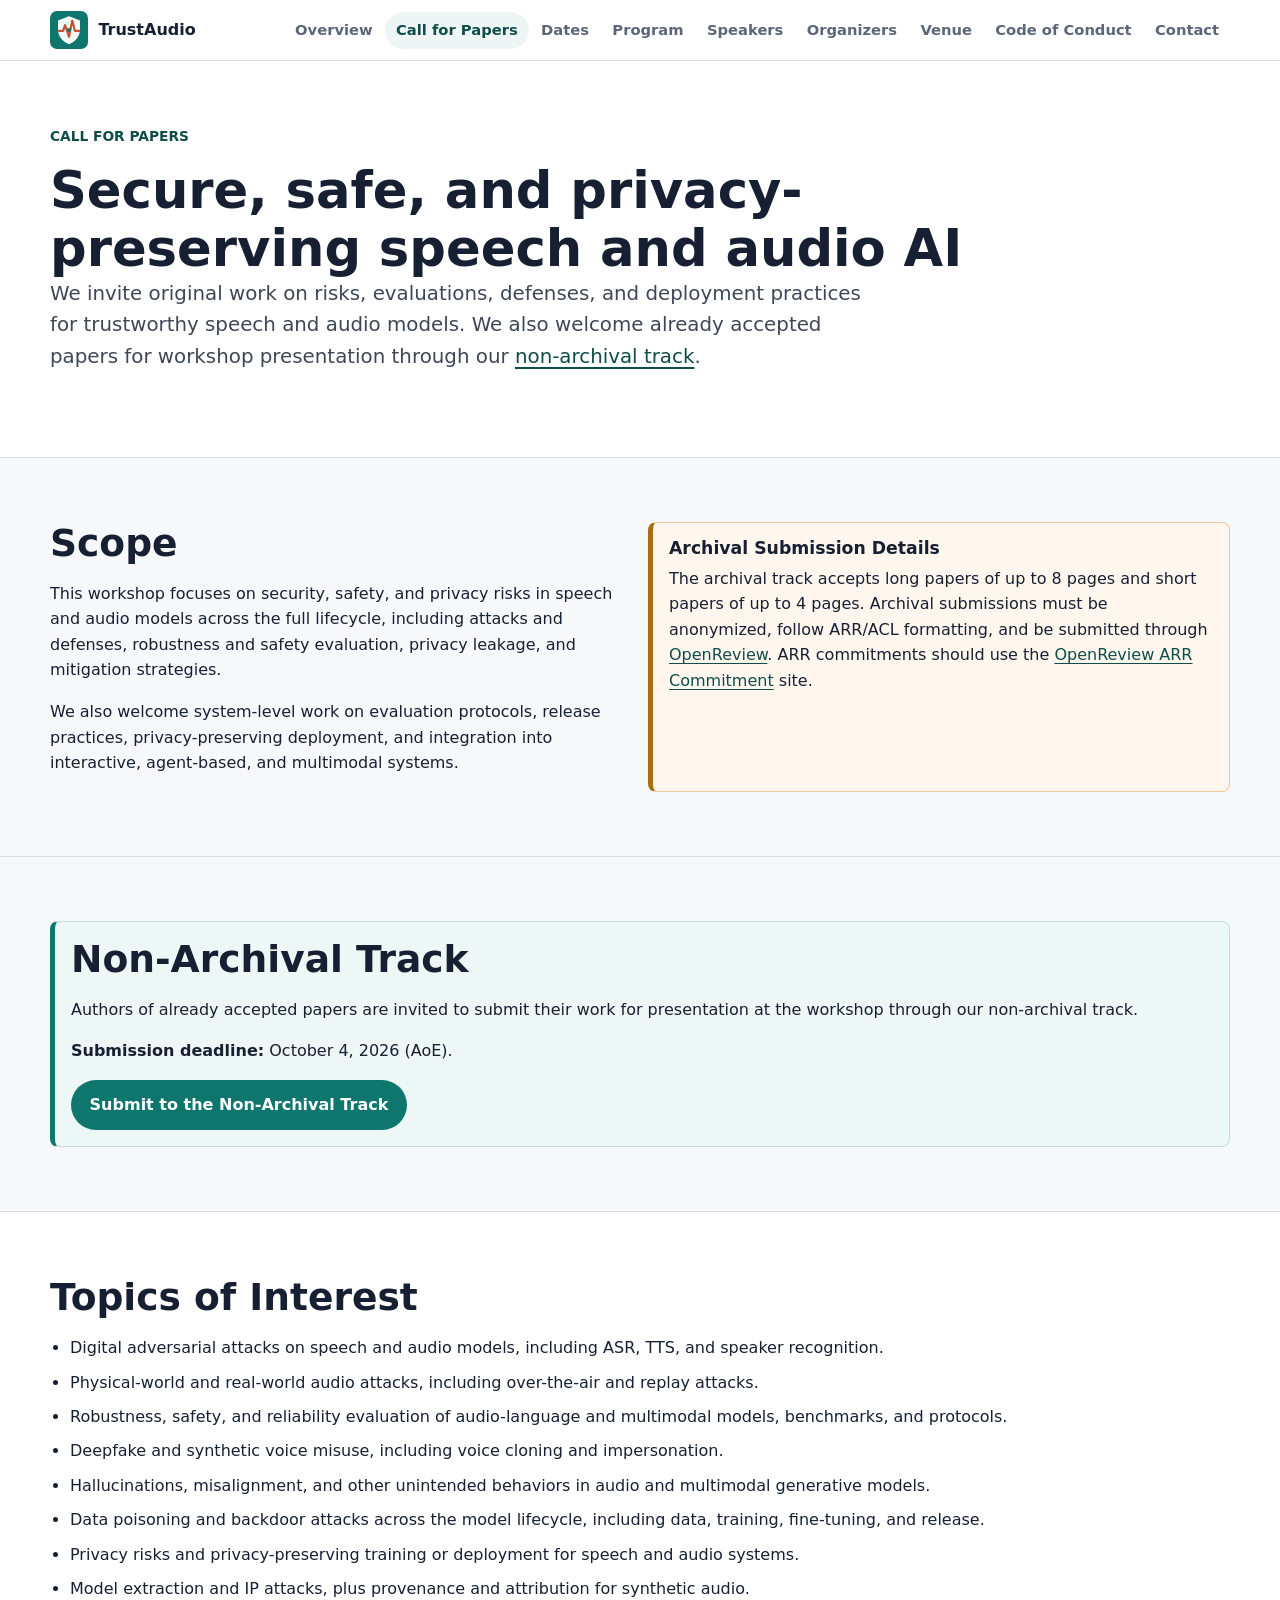
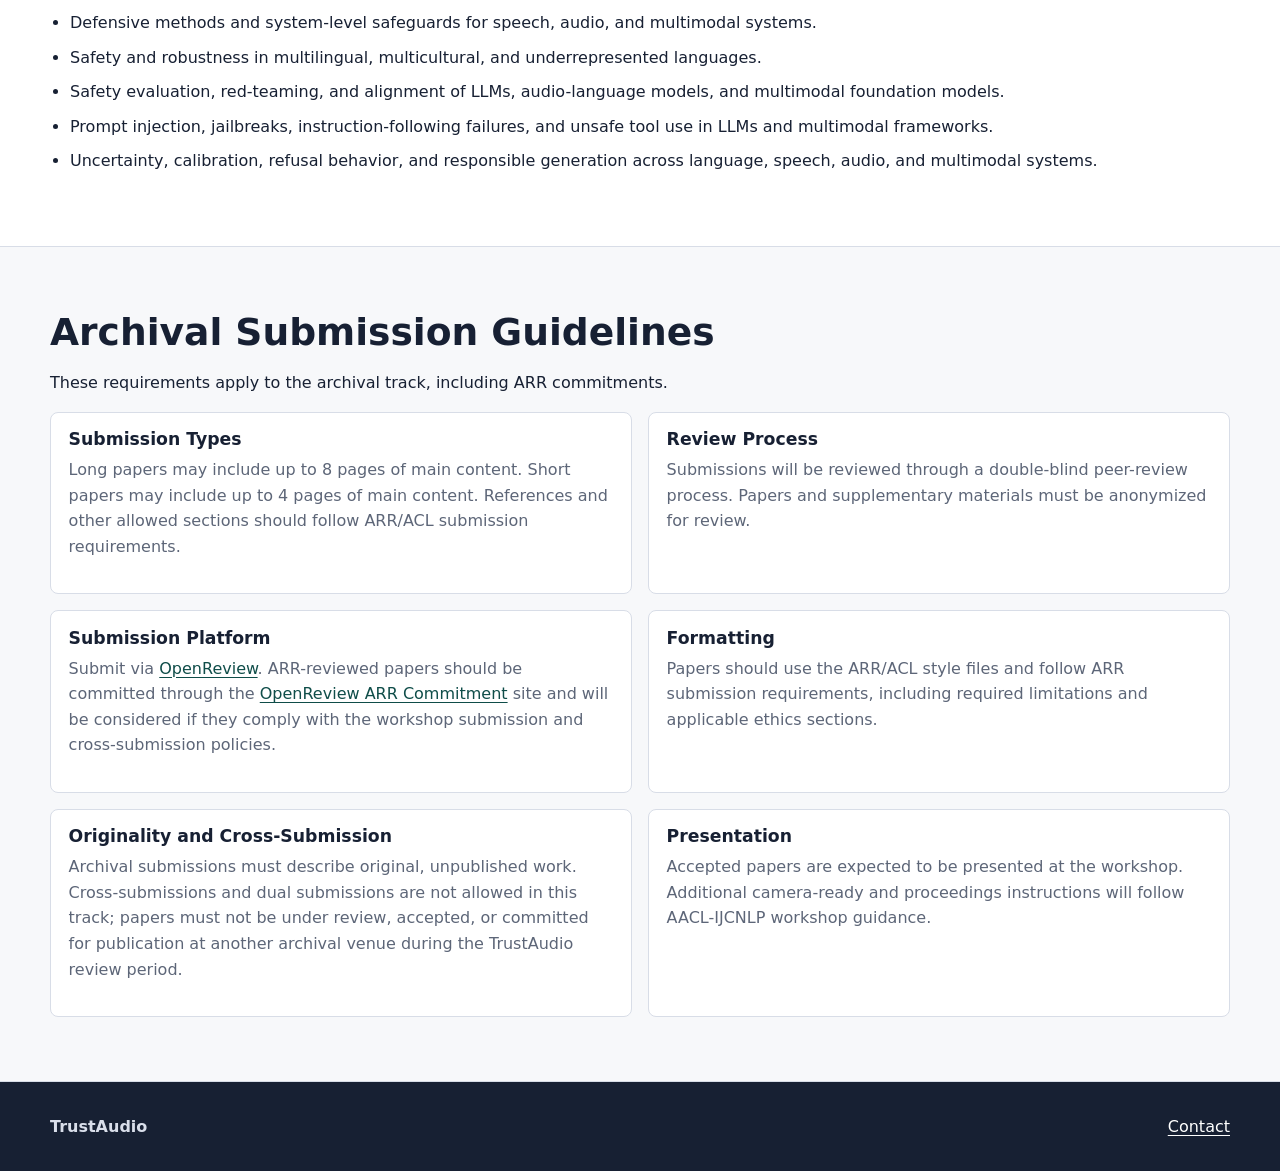
==== commit 05acf51f: "Add prominent Code of Conduct and anti-harassment policy links" ====
--- a/call-for-papers/index.html
+++ b/call-for-papers/index.html
@@ -20,6 +20,7 @@
           <a href="../speakers/">Speakers</a>
           <a href="../organizers/">Organizers</a>
           <a href="../venue/">Venue</a>
+          <a href="../#code-of-conduct">Code of Conduct</a>
           <a href="../contact/">Contact</a>
         </div>
       </nav>
--- a/assets/site.css
+++ b/assets/site.css
@@ -385,6 +385,33 @@
   font-weight: 650;
 }
 
+.speaker-header {
+  display: grid;
+  grid-template-columns: 160px minmax(0, 1fr);
+  align-items: center;
+  gap: 1.25rem;
+  margin-bottom: 0.75rem;
+}
+
+.speaker-header .name {
+  margin-bottom: 0.75rem;
+}
+
+.speaker-header p {
+  margin: 0;
+}
+
+.speaker-photo {
+  display: block;
+  width: 160px;
+  height: 160px;
+  border: 1px solid var(--line);
+  border-radius: var(--radius);
+  background: var(--bg);
+  object-fit: cover;
+  object-position: center top;
+}
+
 .callout {
   background: #fff7ed;
   border: 1px solid #f3c89e;
@@ -463,6 +490,11 @@
 }
 
 @media (max-width: 540px) {
+  .speaker-header {
+    grid-template-columns: 1fr;
+    gap: 0.85rem;
+  }
+
   .nav {
     width: min(100% - 20px, 1180px);
   }
